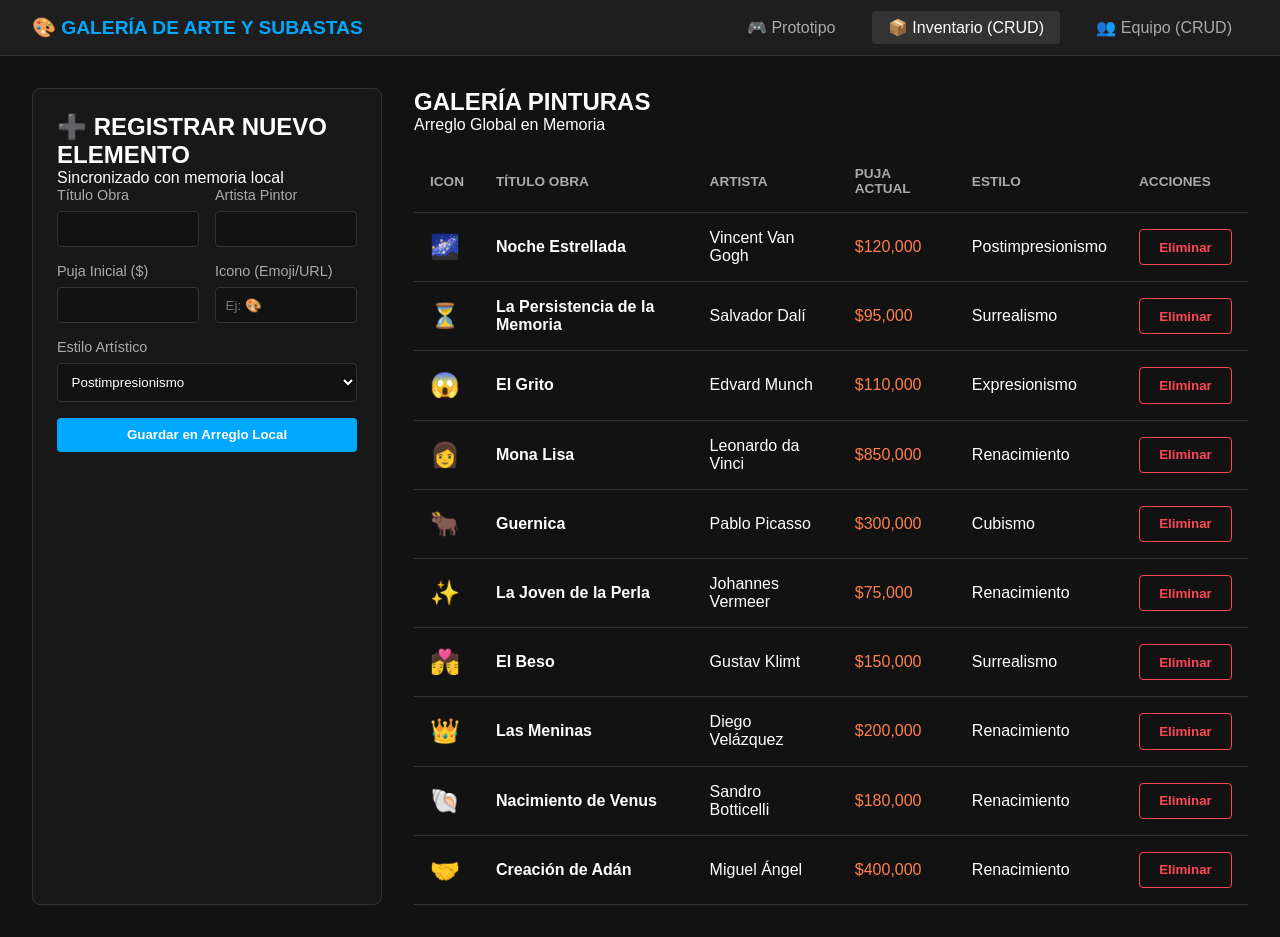
==== crud.html @ b4cf268f "segunda rama" ====
<!DOCTYPE html>
<html lang="es">
<head>
    <meta charset="UTF-8">
    <meta name="viewport" content="width=device-width, initial-scale=1.0">
    <title>Inventario - Galería</title>
    <link rel="stylesheet" href="css/estilos.css">
</head>
<body>
    <header class="navbar">
        <div class="logo">🎨 GALERÍA DE ARTE Y SUBASTAS</div>
        <nav class="nav-links">
            <a href="index.html">🎮 Prototipo</a>
            <a href="crud.html" class="active">📦 Inventario (CRUD)</a>
            <a href="integrantes.html">👥 Equipo (CRUD)</a>
        </nav>
    </header>

    <main class="crud-layout">
        <aside class="crud-form">
            <h2>➕ REGISTRAR NUEVO ELEMENTO</h2>
            <p class="subtitle">Sincronizado con memoria local</p>
            <form id="formObra">
                <div class="form-row">
                    <div class="form-group">
                        <label>Título Obra</label>
                        <input type="text" id="titulo" required>
                    </div>
                    <div class="form-group">
                        <label>Artista Pintor</label>
                        <input type="text" id="artista" required>
                    </div>
                </div>
                <div class="form-row">
                    <div class="form-group">
                        <label>Puja Inicial ($)</label>
                        <input type="number" id="puja" required min="1">
                    </div>
                    <div class="form-group">
                        <label>Icono (Emoji/URL)</label>
                        <input type="text" id="icono" required placeholder="Ej: 🎨">
                    </div>
                </div>
                <div class="form-group">
                    <label>Estilo Artístico</label>
                    <select id="estilo">
                        <option value="Postimpresionismo">Postimpresionismo</option>
                        <option value="Surrealismo">Surrealismo</option>
                        <option value="Expresionismo">Expresionismo</option>
                        <option value="Renacimiento">Renacimiento</option>
                        <option value="Cubismo">Cubismo</option>
                    </select>
                </div>
                <button type="submit" class="btn-primary w-100">Guardar en Arreglo Local</button>
            </form>
        </aside>

        <section class="crud-table-container">
            <div class="section-header">
                <h2>GALERÍA PINTURAS</h2>
                <span class="subtitle">Arreglo Global en Memoria</span>
            </div>
            <table class="data-table">
                <thead>
                    <tr>
                        <th>ICON</th>
                        <th>TÍTULO OBRA</th>
                        <th>ARTISTA</th>
                        <th>PUJA ACTUAL</th>
                        <th>ESTILO</th>
                        <th>ACCIONES</th>
                    </tr>
                </thead>
                <tbody id="tablaObras">
                    </tbody>
            </table>
        </section>
    </main>

    <div id="toast" class="toast"></div>
    <script src="js/principal.js"></script>
</body>
</html>
---- css/estilos.css ----
/* Variables y reseteo base */
:root {
    --bg-dark: #121212;
    --bg-card: #1e1e1e;
    --bg-panel: #181818;
    --primary: #00a8ff;
    --text-main: #ffffff;
    --text-muted: #aaaaaa;
    --accent-orange: #ff7f50;
    --danger: #ff4757;
    --border-color: #333;
}

* {
    margin: 0;
    padding: 0;
    box-sizing: border-box;
    font-family: 'Segoe UI', Tahoma, Geneva, Verdana, sans-serif;
}

body {
    background-color: var(--bg-dark);
    color: var(--text-main);
}

/* Navegación (Flexbox) */
.navbar {
    display: flex;
    justify-content: space-between;
    align-items: center;
    padding: 1rem 2rem;
    background-color: var(--bg-card);
    border-bottom: 1px solid var(--border-color);
}

.logo {
    font-weight: bold;
    color: var(--primary);
    font-size: 1.2rem;
}

.nav-links a {
    color: var(--text-muted);
    text-decoration: none;
    margin-left: 1rem;
    padding: 0.5rem 1rem;
    border-radius: 4px;
    transition: 0.3s;
}

.nav-links a.active, .nav-links a:hover {
    background-color: var(--border-color);
    color: var(--text-main);
}

/* Layout Principal (Grid) */
.dashboard-grid {
    display: grid;
    grid-template-columns: 2fr 1fr;
    gap: 2rem;
    padding: 2rem;
}

/* Tarjetas (Flexbox) */
.cards-grid {
    display: flex;
    flex-wrap: wrap;
    gap: 1.5rem;
    margin-top: 1rem;
}

.card {
    background-color: var(--bg-card);
    border: 1px solid var(--border-color);
    border-radius: 8px;
    padding: 1rem;
    width: calc(50% - 0.75rem);
    cursor: grab;
    transition: transform 0.2s;
}

.card:active { cursor: grabbing; }
.card:hover { border-color: var(--primary); transform: translateY(-2px); }

.card-img-placeholder {
    height: 120px;
    background-color: #000;
    border-radius: 4px;
    display: flex;
    justify-content: center;
    align-items: center;
    font-size: 3rem;
    margin-bottom: 1rem;
}

.card-title { font-size: 1.1rem; margin-bottom: 0.2rem; }
.card-subtitle { color: var(--text-muted); font-size: 0.9rem; margin-bottom: 0.5rem; }
.card-price { color: var(--accent-orange); font-weight: bold; }

/* Zona VIP Drag & Drop */
.drop-zone {
    border: 2px dashed var(--border-color);
    border-radius: 8px;
    min-height: 400px;
    display: flex;
    flex-direction: column;
    align-items: center;
    padding: 1rem;
    gap: 1rem;
}

.drop-zone p { color: var(--text-muted); margin-top: 2rem; }
.drop-zone.dragover { border-color: var(--primary); background-color: rgba(0, 168, 255, 0.05); }

/* CRUD Layout */
.crud-layout {
    display: grid;
    grid-template-columns: 350px 1fr;
    gap: 2rem;
    padding: 2rem;
}

.crud-form {
    background-color: var(--bg-panel);
    padding: 1.5rem;
    border-radius: 8px;
    border: 1px solid var(--border-color);
}

.form-group { margin-bottom: 1rem; }
.form-row { display: flex; gap: 1rem; }
.form-row .form-group { flex: 1; }

label {
    display: block;
    margin-bottom: 0.5rem;
    color: var(--text-muted);
    font-size: 0.9rem;
}

input, select {
    width: 100%;
    padding: 0.6rem;
    background-color: var(--bg-dark);
    border: 1px solid var(--border-color);
    color: white;
    border-radius: 4px;
}

input:focus, select:focus {
    outline: none;
    border-color: var(--primary);
}

/* Tablas */
.data-table {
    width: 100%;
    border-collapse: collapse;
    margin-top: 1rem;
}

.data-table th, .data-table td {
    padding: 1rem;
    text-align: left;
    border-bottom: 1px solid var(--border-color);
}

.data-table th { color: var(--text-muted); font-size: 0.85rem; }

/* Botones */
button {
    padding: 0.6rem 1.2rem;
    border: none;
    border-radius: 4px;
    cursor: pointer;
    font-weight: bold;
    transition: 0.3s;
}

.btn-primary { background-color: var(--primary); color: white; }
.btn-primary:hover { background-color: #008be6; }
.btn-secondary { background-color: var(--bg-card); color: white; border: 1px solid var(--border-color); }
.btn-danger { background-color: transparent; color: var(--danger); border: 1px solid var(--danger); }
.btn-danger:hover { background-color: rgba(255, 71, 87, 0.1); }
.w-100 { width: 100%; }

/* Modales */
.modal {
    margin: auto;
    padding: 2rem;
    background-color: var(--bg-panel);
    color: white;
    border: 1px solid var(--border-color);
    border-radius: 8px;
    width: 400px;
}
.modal::backdrop { background-color: rgba(0, 0, 0, 0.7); }
.modal-actions { display: flex; justify-content: flex-end; gap: 1rem; margin-top: 1.5rem; }

/* Mensajes Toast (Éxito/Error) */
.toast {
    position: fixed;
    bottom: 20px;
    right: 20px;
    padding: 1rem 2rem;
    border-radius: 4px;
    color: white;
    opacity: 0;
    transition: opacity 0.3s;
    pointer-events: none;
}
.toast.success { background-color: var(--success); opacity: 1; }
.toast.error { background-color: var(--danger); opacity: 1; }
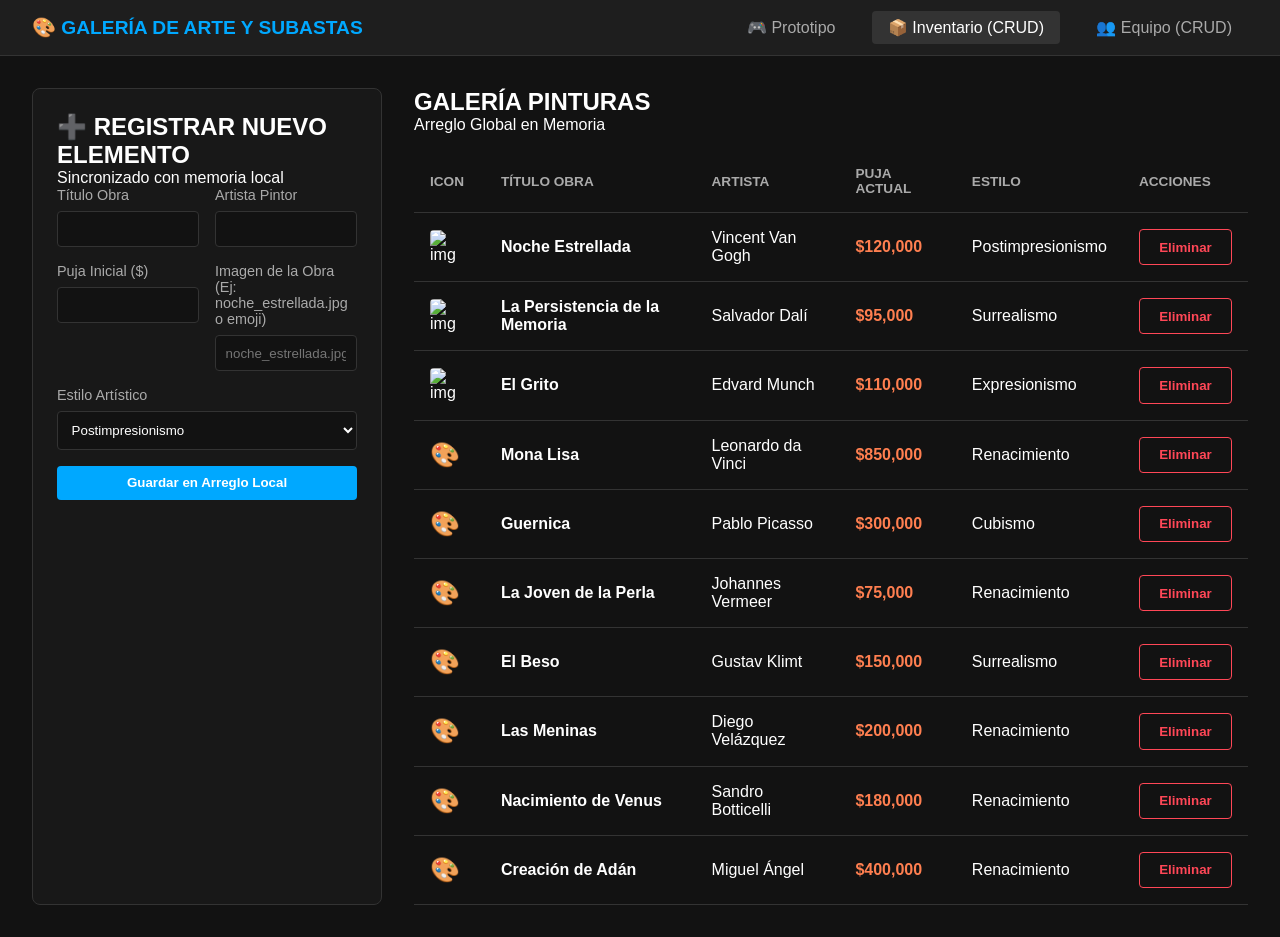
==== commit cc881ed4: "primer ramaii" ====
--- a/crud.html
+++ b/crud.html
@@ -37,8 +37,8 @@
                         <input type="number" id="puja" required min="1">
                     </div>
                     <div class="form-group">
-                        <label>Icono (Emoji/URL)</label>
-                        <input type="text" id="icono" required placeholder="Ej: 🎨">
+                        <label>Imagen de la Obra (Ej: noche_estrellada.jpg o emoji)</label>
+                        <input type="text" id="icono" required placeholder="noche_estrellada.jpg">
                     </div>
                 </div>
                 <div class="form-group">
--- a/css/estilos.css
+++ b/css/estilos.css
@@ -9,6 +9,7 @@
     --accent-orange: #ff7f50;
     --danger: #ff4757;
     --border-color: #333;
+    --success: #2ed573;
 }
 
 * {
@@ -67,6 +68,7 @@
     flex-wrap: wrap;
     gap: 1.5rem;
     margin-top: 1rem;
+    padding: 1rem;
 }
 
 .card {
@@ -113,11 +115,14 @@
 .drop-zone.dragover { border-color: var(--primary); background-color: rgba(0, 168, 255, 0.05); }
 
 /* CRUD Layout */
+.crud-layout, .team-layout {
+    padding: 2rem;
+}
+
 .crud-layout {
     display: grid;
     grid-template-columns: 350px 1fr;
     gap: 2rem;
-    padding: 2rem;
 }
 
 .crud-form {
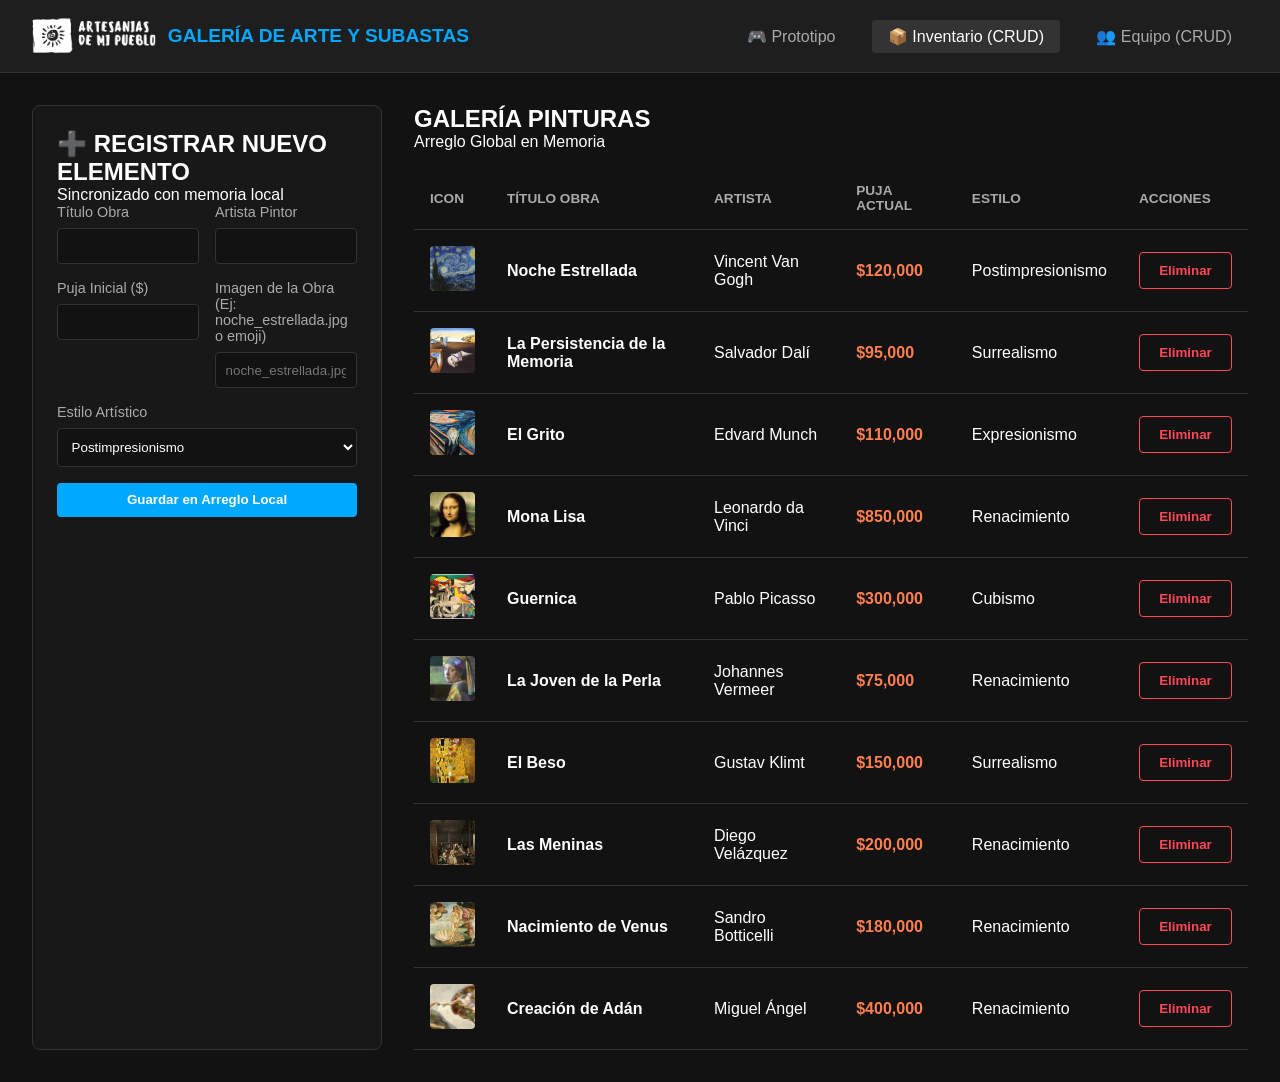
==== commit 9b3170f5: "finalfinal" ====
--- a/crud.html
+++ b/crud.html
@@ -8,7 +8,10 @@
 </head>
 <body>
     <header class="navbar">
-        <div class="logo">🎨 GALERÍA DE ARTE Y SUBASTAS</div>
+        <div class="logo">
+            <img src="img/logo/logo.png" alt="Logo Galería" class="logo-img">
+            <span>GALERÍA DE ARTE Y SUBASTAS</span>
+        </div>
         <nav class="nav-links">
             <a href="index.html">🎮 Prototipo</a>
             <a href="crud.html" class="active">📦 Inventario (CRUD)</a>
--- a/css/estilos.css
+++ b/css/estilos.css
@@ -1,4 +1,4 @@
-/* Variables y reseteo base */
+
 :root {
     --bg-dark: #121212;
     --bg-card: #1e1e1e;
@@ -24,7 +24,7 @@
     color: var(--text-main);
 }
 
-/* Navegación (Flexbox) */
+
 .navbar {
     display: flex;
     justify-content: space-between;
@@ -34,12 +34,23 @@
     border-bottom: 1px solid var(--border-color);
 }
 
+/* Busca .logo en tu estilos.css y reemplázalo por esto */
 .logo {
+    display: flex;
+    align-items: center;
+    gap: 12px; /* Espacio exacto entre la imagen del logo y el texto */
     font-weight: bold;
     color: var(--primary);
     font-size: 1.2rem;
 }
 
+
+.logo-img {
+    height: 40px; 
+    width: auto;
+    object-fit: contain;
+    border-radius: 4px; 
+}
 .nav-links a {
     color: var(--text-muted);
     text-decoration: none;
@@ -54,7 +65,7 @@
     color: var(--text-main);
 }
 
-/* Layout Principal (Grid) */
+
 .dashboard-grid {
     display: grid;
     grid-template-columns: 2fr 1fr;
@@ -114,7 +125,6 @@
 .drop-zone p { color: var(--text-muted); margin-top: 2rem; }
 .drop-zone.dragover { border-color: var(--primary); background-color: rgba(0, 168, 255, 0.05); }
 
-/* CRUD Layout */
 .crud-layout, .team-layout {
     padding: 2rem;
 }
@@ -157,7 +167,6 @@
     border-color: var(--primary);
 }
 
-/* Tablas */
 .data-table {
     width: 100%;
     border-collapse: collapse;
@@ -172,7 +181,7 @@
 
 .data-table th { color: var(--text-muted); font-size: 0.85rem; }
 
-/* Botones */
+
 button {
     padding: 0.6rem 1.2rem;
     border: none;
@@ -189,7 +198,7 @@
 .btn-danger:hover { background-color: rgba(255, 71, 87, 0.1); }
 .w-100 { width: 100%; }
 
-/* Modales */
+
 .modal {
     margin: auto;
     padding: 2rem;
@@ -202,7 +211,7 @@
 .modal::backdrop { background-color: rgba(0, 0, 0, 0.7); }
 .modal-actions { display: flex; justify-content: flex-end; gap: 1rem; margin-top: 1.5rem; }
 
-/* Mensajes Toast (Éxito/Error) */
+
 .toast {
     position: fixed;
     bottom: 20px;
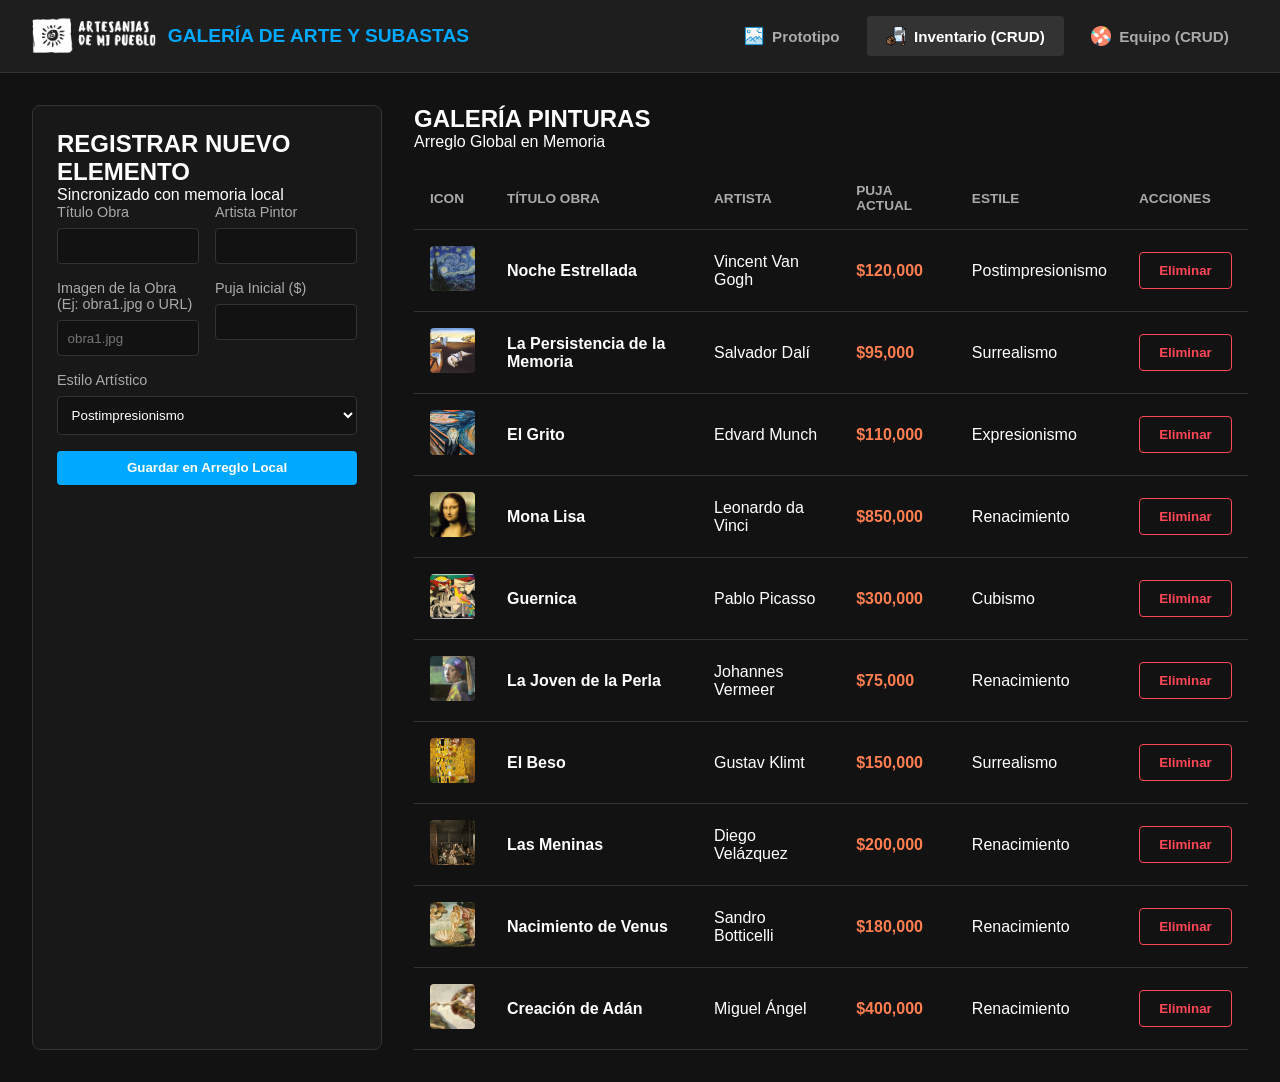
==== commit 70e3c330: "Your descriptive commit message" ====
--- a/crud.html
+++ b/crud.html
@@ -9,19 +9,28 @@
 <body>
     <header class="navbar">
         <div class="logo">
-            <img src="img/logo/logo.png" alt="Logo Galería" class="logo-img">
+            <img src="img/logo/logo.png" alt="Logo" class="logo-img">
             <span>GALERÍA DE ARTE Y SUBASTAS</span>
         </div>
         <nav class="nav-links">
-            <a href="index.html">🎮 Prototipo</a>
-            <a href="crud.html" class="active">📦 Inventario (CRUD)</a>
-            <a href="integrantes.html">👥 Equipo (CRUD)</a>
+            <a href="index.html" class="nav-item">
+                <img src="img/logo/nav_prototipo.png" alt="" class="nav-icon">
+                <span>Prototipo</span>
+            </a>
+            <a href="crud.html" class="nav-item active">
+                <img src="img/logo/nav_inventario.png" alt="" class="nav-icon">
+                <span>Inventario (CRUD)</span>
+            </a>
+            <a href="integrantes.html" class="nav-item">
+                <img src="img/logo/nav_equipo.png" alt="" class="nav-icon">
+                <span>Equipo (CRUD)</span>
+            </a>
         </nav>
     </header>
 
     <main class="crud-layout">
         <aside class="crud-form">
-            <h2>➕ REGISTRAR NUEVO ELEMENTO</h2>
+            <h2>REGISTRAR NUEVO ELEMENTO</h2>
             <p class="subtitle">Sincronizado con memoria local</p>
             <form id="formObra">
                 <div class="form-row">
@@ -36,12 +45,12 @@
                 </div>
                 <div class="form-row">
                     <div class="form-group">
+                        <label>Imagen de la Obra (Ej: obra1.jpg o URL)</label>
+                        <input type="text" id="icono" required placeholder="obra1.jpg">
+                    </div>
+                    <div class="form-group">
                         <label>Puja Inicial ($)</label>
                         <input type="number" id="puja" required min="1">
-                    </div>
-                    <div class="form-group">
-                        <label>Imagen de la Obra (Ej: noche_estrellada.jpg o emoji)</label>
-                        <input type="text" id="icono" required placeholder="noche_estrellada.jpg">
                     </div>
                 </div>
                 <div class="form-group">
@@ -70,7 +79,7 @@
                         <th>TÍTULO OBRA</th>
                         <th>ARTISTA</th>
                         <th>PUJA ACTUAL</th>
-                        <th>ESTILO</th>
+                        <th>ESTILE</th>
                         <th>ACCIONES</th>
                     </tr>
                 </thead>
--- a/css/estilos.css
+++ b/css/estilos.css
@@ -1,4 +1,6 @@
-
+/* ==========================================
+   VARIABLES Y BASE
+   ========================================== */
 :root {
     --bg-dark: #121212;
     --bg-card: #1e1e1e;
@@ -24,7 +26,9 @@
     color: var(--text-main);
 }
 
-
+/* ==========================================
+   NAVEGACIÓN Y LOGOS
+   ========================================== */
 .navbar {
     display: flex;
     justify-content: space-between;
@@ -34,16 +38,14 @@
     border-bottom: 1px solid var(--border-color);
 }
 
-/* Busca .logo en tu estilos.css y reemplázalo por esto */
 .logo {
     display: flex;
     align-items: center;
-    gap: 12px; /* Espacio exacto entre la imagen del logo y el texto */
+    gap: 12px;
     font-weight: bold;
     color: var(--primary);
     font-size: 1.2rem;
 }
-
 
 .logo-img {
     height: 40px; 
@@ -51,21 +53,53 @@
     object-fit: contain;
     border-radius: 4px; 
 }
-.nav-links a {
+
+.nav-links {
+    display: flex;
+    gap: 8px;
+}
+
+.nav-item {
+    display: flex;
+    align-items: center;
+    gap: 8px;
     color: var(--text-muted);
     text-decoration: none;
-    margin-left: 1rem;
-    padding: 0.5rem 1rem;
+    padding: 0.6rem 1.2rem;
     border-radius: 4px;
     transition: 0.3s;
-}
-
-.nav-links a.active, .nav-links a:hover {
+    font-weight: 600;
+    font-size: 0.95rem;
+}
+
+.nav-item.active, .nav-item:hover {
     background-color: var(--border-color);
     color: var(--text-main);
 }
 
-
+.nav-icon {
+    height: 20px;
+    width: 20px;
+    object-fit: contain;
+}
+
+/* Alineación de iconos en las cabeceras de sección */
+.title-with-icon {
+    display: flex;
+    align-items: center;
+    gap: 10px;
+    margin-bottom: 0.5rem;
+}
+
+.title-icon {
+    height: 28px;
+    width: 28px;
+    object-fit: contain;
+}
+
+/* ==========================================
+   LAYOUT PRINCIPAL Y TARJETAS
+   ========================================== */
 .dashboard-grid {
     display: grid;
     grid-template-columns: 2fr 1fr;
@@ -73,7 +107,6 @@
     padding: 2rem;
 }
 
-/* Tarjetas (Flexbox) */
 .cards-grid {
     display: flex;
     flex-wrap: wrap;
@@ -110,7 +143,9 @@
 .card-subtitle { color: var(--text-muted); font-size: 0.9rem; margin-bottom: 0.5rem; }
 .card-price { color: var(--accent-orange); font-weight: bold; }
 
-/* Zona VIP Drag & Drop */
+/* ==========================================
+   ZONA VIP (DRAG & DROP)
+   ========================================== */
 .drop-zone {
     border: 2px dashed var(--border-color);
     border-radius: 8px;
@@ -125,6 +160,9 @@
 .drop-zone p { color: var(--text-muted); margin-top: 2rem; }
 .drop-zone.dragover { border-color: var(--primary); background-color: rgba(0, 168, 255, 0.05); }
 
+/* ==========================================
+   CRUD Y FORMULARIOS
+   ========================================== */
 .crud-layout, .team-layout {
     padding: 2rem;
 }
@@ -167,6 +205,9 @@
     border-color: var(--primary);
 }
 
+/* ==========================================
+   TABLAS Y BOTONES
+   ========================================== */
 .data-table {
     width: 100%;
     border-collapse: collapse;
@@ -180,7 +221,6 @@
 }
 
 .data-table th { color: var(--text-muted); font-size: 0.85rem; }
-
 
 button {
     padding: 0.6rem 1.2rem;
@@ -198,7 +238,9 @@
 .btn-danger:hover { background-color: rgba(255, 71, 87, 0.1); }
 .w-100 { width: 100%; }
 
-
+/* ==========================================
+   MODALES Y TOASTS
+   ========================================== */
 .modal {
     margin: auto;
     padding: 2rem;
@@ -211,7 +253,6 @@
 .modal::backdrop { background-color: rgba(0, 0, 0, 0.7); }
 .modal-actions { display: flex; justify-content: flex-end; gap: 1rem; margin-top: 1.5rem; }
 
-
 .toast {
     position: fixed;
     bottom: 20px;
